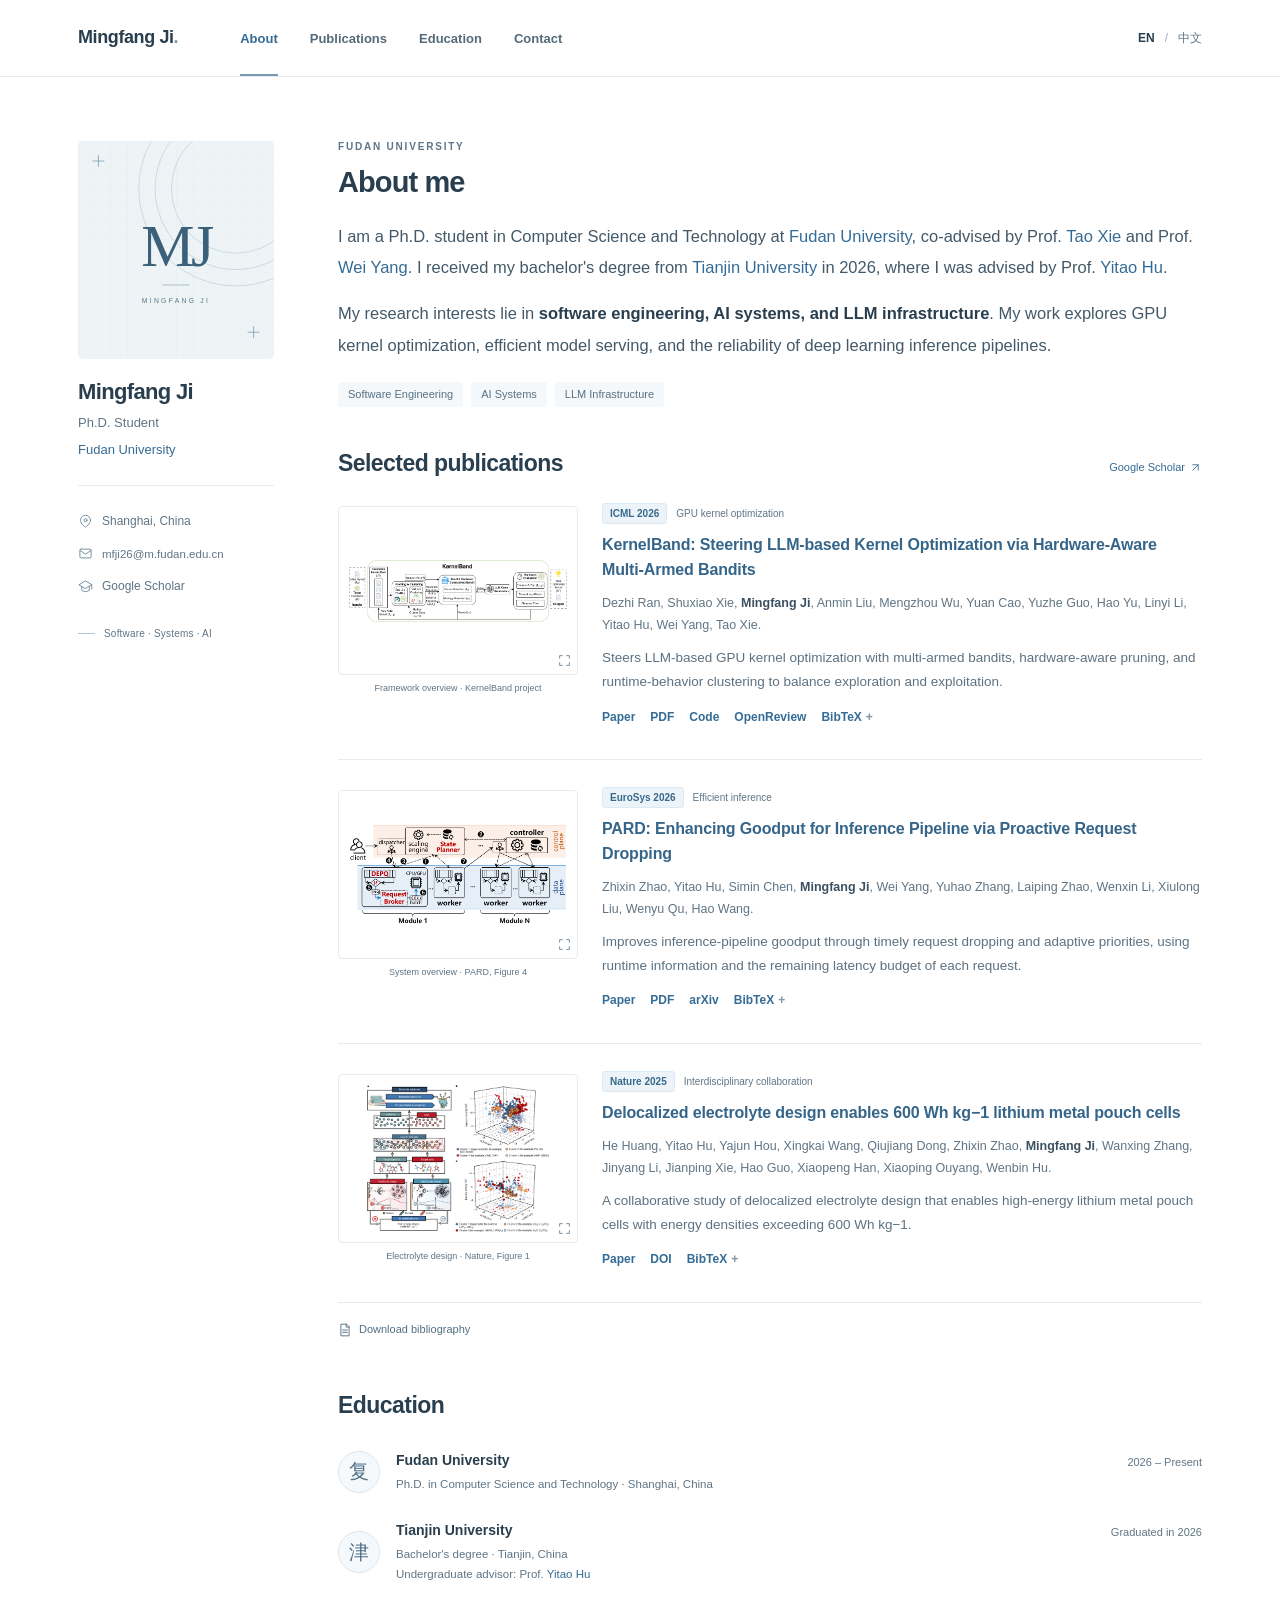
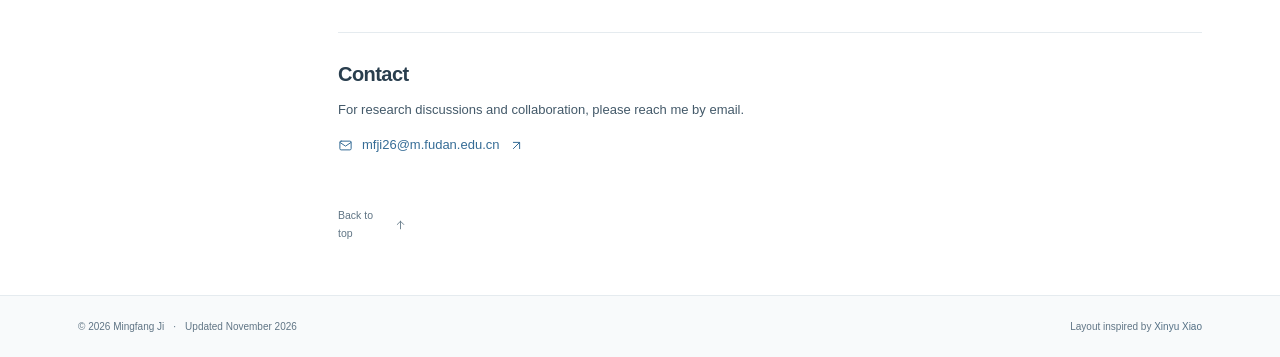
==== index.html @ d2b892b0 "Publish Mingfang Ji academic homepage" ====
<!doctype html>
<html lang="en">
<head>
  <meta charset="utf-8">
  <meta name="viewport" content="width=device-width, initial-scale=1">
  <title>Mingfang Ji | Fudan University</title>
  <meta name="description" content="Mingfang Ji, Ph.D. student at Fudan University. Research in software engineering, AI systems, and LLM infrastructure.">
  <meta name="theme-color" content="#ffffff">
  <meta property="og:title" content="Mingfang Ji | Fudan University">
  <meta property="og:description" content="Mingfang Ji, Ph.D. student at Fudan University. Research in software engineering, AI systems, and LLM infrastructure.">
  <meta property="og:type" content="profile">
  <link rel="alternate" hreflang="en" href="index.html">
  <link rel="alternate" hreflang="zh-CN" href="zh.html">
  <link rel="icon" href="assets/favicon.svg" type="image/svg+xml">
  <link rel="stylesheet" href="style.css">
  <script src="script.js" defer></script>
  <script type="application/ld+json">{"@context": "https://schema.org", "@type": "Person", "name": "Mingfang Ji", "affiliation": {"@type": "CollegeOrUniversity", "name": "Fudan University"}, "sameAs": ["https://scholar.google.com/citations?user=uJLwH_UAAAAJ&hl=en"], "knowsAbout": ["Software Engineering", "AI Systems", "LLM Infrastructure"]}</script>
</head>
<body id="top" data-copy-label="Copy citation" data-copied-label="Copied" data-copy-failed="Select the citation text and copy it manually.">
  <a class="skip-link" href="#content">Skip to content</a>
  <header class="masthead">
    <div class="masthead-inner">
      <a class="site-name" href="index.html">Mingfang Ji<span class="name-dot" aria-hidden="true">.</span></a>
      <nav aria-label="Main navigation"><a href="#about" data-nav>About</a><a href="#publications" data-nav>Publications</a><a href="#education" data-nav>Education</a><a href="#contact" data-nav>Contact</a></nav>
      <div class="languages" aria-label="Language">
        <a href="index.html" lang="en" hreflang="en" data-language aria-current="page">EN</a>
        <span aria-hidden="true">/</span>
        <a href="zh.html" lang="zh-CN" hreflang="zh-CN" data-language>中文</a>
      </div>
    </div>
  </header>

  <div class="page-layout">
    <aside class="sidebar" aria-label="Profile and links">
      <img class="portrait" src="assets/avatar.svg" alt="MJ, the initials of Mingfang Ji" width="216" height="240" fetchpriority="high">
      <div class="identity">
        <h1>Mingfang Ji</h1>
        
        <p class="role">Ph.D. Student</p>
        <a href="https://www.fudan.edu.cn/" class="affiliation" >Fudan University</a>
      </div>
      <ul class="profile-links">
        <li class="profile-location"><svg class="icon" viewBox="0 0 24 24" fill="none" stroke="currentColor" stroke-width="1.6" stroke-linecap="round" stroke-linejoin="round" aria-hidden="true"><path d="M20 10c0 6-8 11-8 11S4 16 4 10a8 8 0 1 1 16 0Z"/><circle cx="12" cy="10" r="2.5"/></svg><span>Shanghai, China</span></li>
        <li><a href="mailto:mfji26@m.fudan.edu.cn" class="profile-link email" ><svg class="icon" viewBox="0 0 24 24" fill="none" stroke="currentColor" stroke-width="1.6" stroke-linecap="round" stroke-linejoin="round" aria-hidden="true"><rect x="3" y="5" width="18" height="14" rx="2"/><path d="m3 7 9 6 9-6"/></svg><span>mfji26@m.fudan.edu.cn</span></a></li>
        <li><a href="https://scholar.google.com/citations?user=uJLwH_UAAAAJ&amp;hl=en" class="profile-link" ><svg class="icon" viewBox="0 0 24 24" fill="none" stroke="currentColor" stroke-width="1.6" stroke-linecap="round" stroke-linejoin="round" aria-hidden="true"><path d="m2 9 10-6 10 6-10 6Z"/><path d="M6 12v6c3 3 9 3 12 0v-6M22 9v7"/></svg><span>Google Scholar</span></a></li>
        
      </ul>
      <div class="sidebar-note"><span class="small-rule" aria-hidden="true"></span><span>Software · Systems · AI</span></div>
    </aside>

    <main id="content">
      <section id="about" class="about-section" aria-labelledby="about-title">
        <p class="eyebrow">Fudan University</p>
        <h2 id="about-title">About me</h2>
        <div class="introduction"><p>I am a Ph.D. student in Computer Science and Technology at <a href="https://www.fudan.edu.cn/">Fudan University</a>, co-advised by Prof. <a href="https://taoxiease.github.io/">Tao Xie</a> and Prof. <a href="https://youngwei.com/">Wei Yang</a>. I received my bachelor's degree from <a href="https://www.tju.edu.cn/">Tianjin University</a> in 2026, where I was advised by Prof. <a href="https://flashserve.org/">Yitao Hu</a>.</p>
<p>My research interests lie in <strong>software engineering, AI systems, and LLM infrastructure</strong>. My work explores GPU kernel optimization, efficient model serving, and the reliability of deep learning inference pipelines.</p></div>
        <ul class="interests" aria-label="Research interests"><li>Software Engineering</li><li>AI Systems</li><li>LLM Infrastructure</li></ul>
      </section>

      

      <section id="publications" class="publications-section" aria-labelledby="publications-title">
        <div class="section-heading"><h2 id="publications-title">Selected publications</h2><a href="https://scholar.google.com/citations?user=uJLwH_UAAAAJ&amp;hl=en" class="section-link" aria-label="All publications on Google Scholar">Google Scholar <svg class="icon" viewBox="0 0 24 24" fill="none" stroke="currentColor" stroke-width="1.6" stroke-linecap="round" stroke-linejoin="round" aria-hidden="true"><path d="M7 17 17 7M7 7h10v10"/></svg></a></div>
        <div class="publication-list">
        <article class="publication" id="kernelband" aria-labelledby="kernelband-title">
          <figure class="paper-figure">
            <a class="figure-link" href="assets/kernelband.png" data-image
               data-caption="KernelBand framework: hardware-aware pruning and runtime-behavior clustering guide multi-armed bandit search." data-source="https://github.com/TongmingLAIC/KernelBand"
               aria-label="Enlarge figure: KERNELBAND">
              <img src="assets/kernelband.png" alt="KernelBand framework: hardware-aware pruning and runtime-behavior clustering guide multi-armed bandit search." width="640" height="450" loading="lazy">
              <span class="expand-icon"><svg class="icon" viewBox="0 0 24 24" fill="none" stroke="currentColor" stroke-width="1.6" stroke-linecap="round" stroke-linejoin="round" aria-hidden="true"><path d="M8 3H3v5m13-5h5v5M3 16v5h5m13-5v5h-5"/></svg></span>
            </a>
            <figcaption><a href="https://github.com/TongmingLAIC/KernelBand">Framework overview · KernelBand project</a></figcaption>
          </figure>
          <div class="paper-content">
            <div class="paper-meta"><span class="venue">ICML 2026</span><span class="paper-topic">GPU kernel optimization</span></div>
            <h3 id="kernelband-title"><a href="https://proceedings.mlr.press/v306/ran26b.html">KernelBand: Steering LLM-based Kernel Optimization via Hardware-Aware Multi-Armed Bandits</a></h3>
            <p class="authors">Dezhi Ran, Shuxiao Xie, <strong>Mingfang Ji</strong>, Anmin Liu, Mengzhou Wu, Yuan Cao, Yuzhe Guo, Hao Yu, Linyi Li, Yitao Hu, Wei Yang, Tao Xie.</p>
            <p class="paper-summary">Steers LLM-based GPU kernel optimization with multi-armed bandits, hardware-aware pruning, and runtime-behavior clustering to balance exploration and exploitation.</p>
            <div class="paper-actions">
              <a href="https://proceedings.mlr.press/v306/ran26b.html" class="" >Paper</a><a href="https://raw.githubusercontent.com/mlresearch/v306/main/assets/ran26b/ran26b.pdf" class="" >PDF</a><a href="https://github.com/TongmingLAIC/KernelBand" class="" >Code</a><a href="https://openreview.net/forum?id=d8e2jBfMpE" class="" >OpenReview</a>
              <details class="citation">
                <summary>BibTeX</summary>
                <div class="citation-box">
                  <pre><code>@inproceedings{ran2026kernelband,
  title = {KernelBand: Steering LLM-based Kernel Optimization via Hardware-Aware Multi-Armed Bandits},
  author = {Dezhi Ran and Shuxiao Xie and Mingfang Ji and Anmin Liu and Mengzhou Wu and Yuan Cao and Yuzhe Guo and Hao Yu and Linyi Li and Yitao Hu and Wei Yang and Tao Xie},
  booktitle = {Proceedings of the 43rd International Conference on Machine Learning},
  series = {Proceedings of Machine Learning Research},
  volume = {306},
  pages = {103717--103738},
  publisher = {PMLR},
  year = {2026},
  url = {https://proceedings.mlr.press/v306/ran26b.html}
}</code></pre>
                  <button class="copy-citation" type="button" data-copy hidden>Copy citation</button>
                  <span class="copy-status" role="status"></span>
                </div>
              </details>
            </div>
          </div>
        </article>

        <article class="publication" id="pard" aria-labelledby="pard-title">
          <figure class="paper-figure">
            <a class="figure-link" href="assets/pard.png" data-image
               data-caption="PARD system overview: runtime information and adaptive request priority support proactive dropping in an inference pipeline." data-source="https://arxiv.org/html/2602.08747v1#S4.F4"
               aria-label="Enlarge figure: PARD">
              <img src="assets/pard.png" alt="PARD system overview: runtime information and adaptive request priority support proactive dropping in an inference pipeline." width="640" height="450" loading="lazy">
              <span class="expand-icon"><svg class="icon" viewBox="0 0 24 24" fill="none" stroke="currentColor" stroke-width="1.6" stroke-linecap="round" stroke-linejoin="round" aria-hidden="true"><path d="M8 3H3v5m13-5h5v5M3 16v5h5m13-5v5h-5"/></svg></span>
            </a>
            <figcaption><a href="https://arxiv.org/html/2602.08747v1#S4.F4">System overview · PARD, Figure 4</a></figcaption>
          </figure>
          <div class="paper-content">
            <div class="paper-meta"><span class="venue">EuroSys 2026</span><span class="paper-topic">Efficient inference</span></div>
            <h3 id="pard-title"><a href="https://doi.org/10.1145/3767295.3803581">PARD: Enhancing Goodput for Inference Pipeline via Proactive Request Dropping</a></h3>
            <p class="authors">Zhixin Zhao, Yitao Hu, Simin Chen, <strong>Mingfang Ji</strong>, Wei Yang, Yuhao Zhang, Laiping Zhao, Wenxin Li, Xiulong Liu, Wenyu Qu, Hao Wang.</p>
            <p class="paper-summary">Improves inference-pipeline goodput through timely request dropping and adaptive priorities, using runtime information and the remaining latency budget of each request.</p>
            <div class="paper-actions">
              <a href="https://doi.org/10.1145/3767295.3803581" class="" >Paper</a><a href="https://arxiv.org/pdf/2602.08747" class="" >PDF</a><a href="https://arxiv.org/abs/2602.08747" class="" >arXiv</a>
              <details class="citation">
                <summary>BibTeX</summary>
                <div class="citation-box">
                  <pre><code>@inproceedings{zhao2026pard,
  title = {PARD: Enhancing Goodput for Inference Pipeline via Proactive Request Dropping},
  author = {Zhixin Zhao and Yitao Hu and Simin Chen and Mingfang Ji and Wei Yang and Yuhao Zhang and Laiping Zhao and Wenxin Li and Xiulong Liu and Wenyu Qu and Hao Wang},
  booktitle = {Proceedings of the 21st European Conference on Computer Systems},
  pages = {423--438},
  year = {2026},
  doi = {10.1145/3767295.3803581},
  url = {https://doi.org/10.1145/3767295.3803581}
}</code></pre>
                  <button class="copy-citation" type="button" data-copy hidden>Copy citation</button>
                  <span class="copy-status" role="status"></span>
                </div>
              </details>
            </div>
          </div>
        </article>

        <article class="publication" id="nature-electrolyte" aria-labelledby="nature-electrolyte-title">
          <figure class="paper-figure">
            <a class="figure-link" href="assets/nature-electrolyte.png" data-image
               data-caption="Electrolyte design and solvation structures from the Nature study on high-energy lithium metal pouch cells." data-source="https://www.nature.com/articles/s41586-025-09382-4/figures/1"
               aria-label="Enlarge figure: NATURE-ELECTROLYTE">
              <img src="assets/nature-electrolyte.png" alt="Electrolyte design and solvation structures from the Nature study on high-energy lithium metal pouch cells." width="640" height="450" loading="lazy">
              <span class="expand-icon"><svg class="icon" viewBox="0 0 24 24" fill="none" stroke="currentColor" stroke-width="1.6" stroke-linecap="round" stroke-linejoin="round" aria-hidden="true"><path d="M8 3H3v5m13-5h5v5M3 16v5h5m13-5v5h-5"/></svg></span>
            </a>
            <figcaption><a href="https://www.nature.com/articles/s41586-025-09382-4/figures/1">Electrolyte design · Nature, Figure 1</a></figcaption>
          </figure>
          <div class="paper-content">
            <div class="paper-meta"><span class="venue">Nature 2025</span><span class="paper-topic">Interdisciplinary collaboration</span></div>
            <h3 id="nature-electrolyte-title"><a href="https://www.nature.com/articles/s41586-025-09382-4">Delocalized electrolyte design enables 600 Wh kg−1 lithium metal pouch cells</a></h3>
            <p class="authors">He Huang, Yitao Hu, Yajun Hou, Xingkai Wang, Qiujiang Dong, Zhixin Zhao, <strong>Mingfang Ji</strong>, Wanxing Zhang, Jinyang Li, Jianping Xie, Hao Guo, Xiaopeng Han, Xiaoping Ouyang, Wenbin Hu.</p>
            <p class="paper-summary">A collaborative study of delocalized electrolyte design that enables high-energy lithium metal pouch cells with energy densities exceeding 600 Wh kg−1.</p>
            <div class="paper-actions">
              <a href="https://www.nature.com/articles/s41586-025-09382-4" class="" >Paper</a><a href="https://doi.org/10.1038/s41586-025-09382-4" class="" >DOI</a>
              <details class="citation">
                <summary>BibTeX</summary>
                <div class="citation-box">
                  <pre><code>@article{huang2025delocalized,
  title = {Delocalized electrolyte design enables 600 Wh kg$^{-1}$ lithium metal pouch cells},
  author = {He Huang and Yitao Hu and Yajun Hou and Xingkai Wang and Qiujiang Dong and Zhixin Zhao and Mingfang Ji and Wanxing Zhang and Jinyang Li and Jianping Xie and Hao Guo and Xiaopeng Han and Xiaoping Ouyang and Wenbin Hu},
  journal = {Nature},
  volume = {644},
  number = {8077},
  pages = {660--667},
  year = {2025},
  doi = {10.1038/s41586-025-09382-4},
  url = {https://www.nature.com/articles/s41586-025-09382-4}
}</code></pre>
                  <button class="copy-citation" type="button" data-copy hidden>Copy citation</button>
                  <span class="copy-status" role="status"></span>
                </div>
              </details>
            </div>
          </div>
        </article></div>
        <a href="assets/publications.bib" class="bibliography-link" download><svg class="icon" viewBox="0 0 24 24" fill="none" stroke="currentColor" stroke-width="1.6" stroke-linecap="round" stroke-linejoin="round" aria-hidden="true"><path d="M14 2H5v20h14V7Zm0 0v5h5M8 12h8M8 16h8"/></svg>Download bibliography</a>
      </section>

      <section id="education" class="education-section" aria-labelledby="education-title">
        <h2 id="education-title">Education</h2>
        <ul class="education-list">
          <li>
            <span class="education-mark" aria-hidden="true">复</span>
            <div class="education-copy"><h3><a href="https://www.fudan.edu.cn/" class="" >Fudan University</a></h3><p>Ph.D. in Computer Science and Technology<span class="education-location"> · Shanghai, China</span></p></div>
            <span class="education-date">2026 – Present</span>
          </li>

          <li>
            <span class="education-mark" aria-hidden="true">津</span>
            <div class="education-copy"><h3><a href="https://www.tju.edu.cn/" class="" >Tianjin University</a></h3><p>Bachelor&#x27;s degree<span class="education-location"> · Tianjin, China</span></p><p class="education-advisor">Undergraduate advisor: Prof. <a href="https://flashserve.org/" class="" >Yitao Hu</a></p></div>
            <span class="education-date">Graduated in 2026</span>
          </li></ul>
      </section>
      
      <section id="contact" class="contact-section" aria-labelledby="contact-title">
        <h2 id="contact-title">Contact</h2>
        <p>For research discussions and collaboration, please reach me by email.</p>
        <a href="mailto:mfji26@m.fudan.edu.cn" class="contact-email" ><svg class="icon" viewBox="0 0 24 24" fill="none" stroke="currentColor" stroke-width="1.6" stroke-linecap="round" stroke-linejoin="round" aria-hidden="true"><rect x="3" y="5" width="18" height="14" rx="2"/><path d="m3 7 9 6 9-6"/></svg>mfji26@m.fudan.edu.cn<svg class="icon" viewBox="0 0 24 24" fill="none" stroke="currentColor" stroke-width="1.6" stroke-linecap="round" stroke-linejoin="round" aria-hidden="true"><path d="M7 17 17 7M7 7h10v10"/></svg></a>
      </section>
      <a class="back-top" href="#top">Back to top <svg class="icon" viewBox="0 0 24 24" fill="none" stroke="currentColor" stroke-width="1.6" stroke-linecap="round" stroke-linejoin="round" aria-hidden="true"><path d="m6 12 6-6 6 6M12 6v14"/></svg></a>
    </main>
  </div>

  <footer class="site-footer"><div><span>© 2026 Mingfang Ji<span class="footer-separator">·</span>Updated November 2026</span><span>Layout inspired by <a href="https://alex4210987.github.io/">Xinyu Xiao</a></span></div></footer>

  <dialog class="image-dialog" id="image-dialog" aria-label="Research figure">
    <button class="close-dialog" type="button" aria-label="Close image" autofocus><svg class="icon" viewBox="0 0 24 24" fill="none" stroke="currentColor" stroke-width="1.6" stroke-linecap="round" stroke-linejoin="round" aria-hidden="true"><path d="m6 6 12 12M6 18 18 6"/></svg></button>
    <img id="dialog-image" alt="">
    <div class="dialog-caption"><p id="dialog-caption"></p><a id="dialog-source" href="https://arxiv.org/">Figure source <svg class="icon" viewBox="0 0 24 24" fill="none" stroke="currentColor" stroke-width="1.6" stroke-linecap="round" stroke-linejoin="round" aria-hidden="true"><path d="M7 17 17 7M7 7h10v10"/></svg></a></div>
  </dialog>
</body>
</html>
---- style.css ----
/* Academic sidebar layout inspired by alex4210987.github.io.
   Original implementation for Mingfang Ji; no runtime dependencies. */
:root {
  --ink: #293e4e;
  --text: #435969;
  --muted: #607585;
  --blue: #356c96;
  --blue-dark: #234e70;
  --line: #e5ebef;
  --soft: #f5f8fa;
  --focus: #3678a7;
  --width: 1180px;
  color-scheme: light;
  font-family: -apple-system, BlinkMacSystemFont, "Segoe UI", "Noto Sans", "PingFang SC", "Microsoft YaHei", Arial, sans-serif;
  font-synthesis: none;
  text-rendering: optimizeLegibility;
}
* { box-sizing: border-box; }
html { scroll-behavior: smooth; scroll-padding-top: 108px; }
body { margin: 0; color: var(--text); background: #fff; font-size: 16px; line-height: 1.75; -webkit-text-size-adjust: 100%; }
a { color: var(--blue); text-decoration: none; text-underline-offset: 4px; }
a:hover { color: var(--blue-dark); text-decoration: underline; }
a:focus-visible, button:focus-visible, summary:focus-visible { outline: 2px solid var(--focus); outline-offset: 5px; border-radius: 2px; }
button, summary { -webkit-tap-highlight-color: transparent; }
button { font: inherit; cursor: pointer; }
button[hidden] { display: none; }
strong { color: var(--ink); font-weight: 650; }
img { max-width: 100%; }
h1, h2, h3 { color: var(--ink); }
h2 { margin: 0 0 21px; font-size: 23px; line-height: 1.35; font-weight: 650; letter-spacing: -.55px; }
p { margin: 0 0 15px; }
section { scroll-margin-top: 16px; }
.icon { width: 17px; height: 17px; flex: 0 0 17px; vertical-align: -.15em; }
.masthead { position: sticky; top: 0; z-index: 20; background: rgb(255 255 255 / 97%); border-bottom: 1px solid var(--line); }
.masthead-inner { max-width: var(--width); min-height: 76px; margin: auto; padding: 0 28px; display: flex; align-items: center; gap: 62px; }
.site-name { color: var(--ink); font-size: 18px; letter-spacing: -.4px; font-weight: 700; white-space: nowrap; }
.site-name:hover { text-decoration: none; }
.name-dot { color: #7098b5; }
.masthead nav { display: flex; align-items: center; gap: 32px; }
.masthead nav a { position: relative; color: #556b7a; font-size: 13px; font-weight: 600; padding: 27px 0 25px; }
.masthead nav a:hover { color: var(--blue); text-decoration: none; }
.masthead nav a[aria-current="location"] { color: var(--blue); }
.masthead nav a[aria-current="location"]::after { content: ""; position: absolute; left: 0; right: 0; bottom: -1px; height: 2px; background: #779bb5; }
.languages { display: flex; align-items: center; gap: 10px; margin-left: auto; white-space: nowrap; font-size: 12px; }
.languages span { color: #a2b1bb; }
.languages a { color: var(--muted); padding: 8px 0; }
.languages a[aria-current="page"] { color: var(--ink); font-weight: 700; }
.page-layout { display: grid; grid-template-columns: 196px minmax(0, 1fr); gap: 64px; max-width: var(--width); margin: auto; padding: 64px 28px 52px; }
.sidebar { position: sticky; top: 116px; align-self: start; min-width: 0; }
.portrait { display: block; width: 196px; height: 218px; object-fit: cover; border-radius: 5px; background: #edf3f6; }
.identity { margin-top: 18px; }
.identity h1 { margin: 0 0 4px; font-size: 22px; letter-spacing: -.65px; line-height: 1.4; font-weight: 680; }
.alternate-name { margin-bottom: 7px; font-size: 13px; color: var(--muted); }
.role { margin: 0; font-size: 13px; color: var(--muted); }
.affiliation { font-size: 13px; }
.profile-links { list-style: none; padding: 17px 0 0; margin: 22px 0 0; border-top: 1px solid var(--line); }
.profile-links li { margin: 4px 0; font-size: 12px; }
.profile-link, .profile-location { display: flex; gap: 9px; align-items: center; padding: 4px 0; color: var(--muted); }
.profile-link .icon, .profile-location .icon { width: 15px; height: 15px; flex-basis: 15px; color: #7991a2; }
.email { font-size: 11.5px; }
.email span { overflow-wrap: anywhere; }
.sidebar-note { display: flex; align-items: center; gap: 9px; margin-top: 24px; color: #607585; font-size: 10px; letter-spacing: .2px; }
.small-rule { width: 17px; height: 1px; background: #b6c7d2; }
main { min-width: 0; }
.eyebrow { margin: -3px 0 7px; color: #607585; text-transform: uppercase; font-size: 10px; font-weight: 650; letter-spacing: 1.8px; }
.about-section h2 { font-size: 29px; margin-bottom: 19px; letter-spacing: -.9px; }
.introduction { font-size: 16.5px; line-height: 1.9; }
.introduction p { margin-bottom: 15px; }
.interests { list-style: none; display: flex; flex-wrap: wrap; gap: 8px; padding: 0; margin: 21px 0 0; }
.interests li { padding: 3px 10px; border-radius: 3px; background: var(--soft); color: #587185; font-size: 11px; font-weight: 500; }
.news-section { margin-top: 35px; padding-top: 27px; border-top: 1px solid var(--line); }
.news-section h2 { font-size: 19px; margin-bottom: 12px; }
.news-list { list-style: none; padding: 0; margin: 0; }
.news-list li { display: grid; grid-template-columns: 66px minmax(0, 1fr); gap: 16px; padding: 5px 0; font-size: 13px; line-height: 1.75; }
.news-list time { color: var(--muted); font-size: 11.5px; font-variant-numeric: tabular-nums; padding-top: 1px; }
.publications-section { margin-top: 41px; }
.section-heading { display: flex; align-items: baseline; justify-content: space-between; gap: 20px; margin-bottom: 24px; }
.section-heading h2 { margin: 0; }
.section-link { display: inline-flex; align-items: center; gap: 4px; white-space: nowrap; font-size: 11px; }
.section-link .icon { width: 13px; height: 13px; flex-basis: 13px; }
.publication { display: grid; grid-template-columns: 240px minmax(0, 1fr); gap: 24px; padding: 0 0 29px; margin: 0 0 27px; border-bottom: 1px solid var(--line); }
.publication:last-child { margin-bottom: 15px; }
.paper-figure { margin: 0; min-width: 0; padding-top: 3px; }
.figure-link { display: flex; position: relative; align-items: center; justify-content: center; width: 100%; aspect-ratio: 1.42; padding: 10px; border: 1px solid var(--line); border-radius: 4px; background: #fff; overflow: hidden; transition: border-color .2s, box-shadow .2s; }
.figure-link:hover { border-color: #aec4d3; box-shadow: 0 4px 16px rgb(42 73 94 / 6%); }
.figure-link img { width: 100%; height: 100%; object-fit: contain; display: block; }
.expand-icon { position: absolute; right: 5px; bottom: 4px; display: inline-flex; padding: 3px; border-radius: 2px; background: rgb(255 255 255 / 94%); color: #648096; }
.expand-icon .icon { width: 13px; height: 13px; }
.paper-figure figcaption { margin-top: 7px; font-size: 9px; line-height: 1.5; text-align: center; }
.paper-figure figcaption a { color: #607585; }
.paper-content { min-width: 0; }
.paper-meta { display: flex; flex-wrap: wrap; gap: 5px 9px; align-items: center; margin: 0 0 9px; line-height: 1.5; }
.venue { color: #38698b; background: #edf4f9; padding: 2px 7px; border: 1px solid #dde9f2; border-radius: 3px; font-size: 10px; font-weight: 700; white-space: nowrap; }
.venue.preprint { color: #667784; background: #f2f5f7; border-color: #e3e9ed; }
.paper-topic { color: #607585; font-size: 10px; }
.status-label { color: #607585; font-size: 10px; }
.paper-content h3 { font-size: 16px; line-height: 1.55; margin: 0 0 9px; letter-spacing: -.15px; font-weight: 650; }
.paper-content h3 a { color: #36658a; }
.authors { font-size: 12.5px; line-height: 1.8; color: #607585; margin-bottom: 9px; }
.authors strong { color: #3b5162; font-weight: 700; }
.paper-summary { font-size: 13.5px; line-height: 1.8; margin-bottom: 10px; color: #5d7180; }
.paper-actions { display: flex; gap: 6px 15px; flex-wrap: wrap; align-items: baseline; font-size: 12px; line-height: 1.8; }
.paper-actions > a { padding: 2px 0; font-weight: 550; }
.citation summary { cursor: pointer; color: var(--blue); padding: 2px 0; list-style: none; font-weight: 550; }
.citation summary::-webkit-details-marker { display: none; }
.citation summary::after { content: "+"; margin-left: 4px; color: #8296a3; }
.citation[open] { flex-basis: 100%; min-width: 0; }
.citation[open] summary::after { content: "−"; }
.citation-box { border: 1px solid var(--line); border-radius: 4px; padding: 12px; margin: 6px 0 1px; background: var(--soft); }
.citation-box pre { white-space: pre-wrap; overflow-wrap: anywhere; font-size: 10px; line-height: 1.7; margin: 0; }
.copy-citation { margin-top: 10px; padding: 4px 9px; border: 1px solid #cddbe5; border-radius: 3px; background: #fff; color: var(--blue); font-size: 10px; }
.copy-status { color: var(--muted); font-size: 10px; margin-left: 8px; }
.bibliography-link { display: inline-flex; align-items: center; gap: 7px; font-size: 11px; color: #536f84; }
.bibliography-link .icon { width: 14px; height: 14px; flex-basis: 14px; }
.education-section { margin-top: 44px; }
.education-list { list-style: none; margin: 0; padding: 0; }
.education-list li { display: flex; gap: 16px; align-items: center; padding: 8px 0 18px; }
.education-mark { display: flex; align-items: center; justify-content: center; width: 42px; height: 42px; flex: 0 0 42px; border-radius: 50%; border: 1px solid #dce6ec; background: #f6f9fb; color: #516f85; font-size: 20px; font-family: "Songti SC", "Noto Serif CJK SC", SimSun, serif; }
.education-copy h3 { font-size: 14px; margin: 0 0 3px; line-height: 1.5; font-weight: 650; }
.education-copy h3 a { color: var(--ink); }
.education-copy p { font-size: 11.5px; margin: 0; color: var(--muted); }
.education-location { color: #607585; }
.education-date { margin-left: auto; align-self: flex-start; padding-top: 3px; white-space: nowrap; color: #607585; font-size: 11px; }
.contact-section { margin-top: 30px; padding-top: 28px; border-top: 1px solid var(--line); }
.contact-section h2 { font-size: 20px; margin-bottom: 11px; }
.contact-section p { font-size: 13px; margin-bottom: 12px; }
.contact-email { display: inline-flex; gap: 9px; align-items: center; font-size: 13px; }
.contact-email .icon { width: 15px; height: 15px; flex-basis: 15px; }
.back-top { display: flex; align-items: center; gap: 5px; width: fit-content; margin-top: 44px; font-size: 10.5px; color: #607585; }
.back-top .icon { width: 13px; height: 13px; }
.site-footer { border-top: 1px solid var(--line); background: #f8fafb; }
.site-footer > div { max-width: var(--width); margin: auto; padding: 22px 28px; display: flex; justify-content: space-between; gap: 12px 30px; color: #607585; font-size: 10px; }
.site-footer a { color: #536f84; }
.footer-separator { padding: 0 9px; }
.skip-link { position: fixed; top: -100px; left: 15px; z-index: 100; padding: 8px 16px; color: var(--ink); background: #fff; border: 1px solid var(--line); }
.skip-link:focus { top: 10px; }
.image-dialog { width: max-content; max-width: min(94vw, 1180px); max-height: 93vh; padding: 42px 24px 18px; border: 0; border-radius: 7px; color: var(--text); background: #fff; box-shadow: 0 20px 90px rgb(0 0 0 / 20%); overflow: auto; }
.image-dialog::backdrop { background: rgb(22 35 46 / 76%); }
.image-dialog > img { display: block; width: auto; height: auto; max-width: 100%; max-height: 72vh; margin: auto; object-fit: contain; }
.close-dialog { position: absolute; top: 5px; right: 5px; display: flex; justify-content: center; align-items: center; width: 36px; height: 36px; border: 0; border-radius: 4px; background: #fff; color: var(--muted); }
.close-dialog:hover { background: var(--soft); }
.dialog-caption { margin-top: 14px; text-align: center; font-size: 12px; }
.dialog-caption p { margin: 0 0 3px; }
.dialog-caption a { font-size: 11px; }
.dialog-caption .icon { width: 12px; height: 12px; }
body.dialog-open { overflow: hidden; }
html[lang="zh-CN"] .introduction { line-height: 2; }
html[lang="zh-CN"] .paper-summary { line-height: 1.9; }

@media (min-width: 1400px) {
  :root { --width: 1236px; }
  .page-layout { grid-template-columns: 208px minmax(0, 1fr); gap: 70px; }
  .portrait { width: 208px; height: 231px; }
  .publication { grid-template-columns: 250px minmax(0, 1fr); gap: 27px; }
}
@media (max-width: 1050px) {
  .masthead-inner { gap: 34px; }
  .masthead nav { gap: 25px; }
  .page-layout { grid-template-columns: 174px minmax(0, 1fr); gap: 38px; padding-top: 48px; }
  .portrait { width: 174px; height: 194px; }
  .publication { grid-template-columns: 195px minmax(0, 1fr); gap: 20px; }
  .education-location { display: none; }
}
@media (max-width: 820px) {
  .masthead-inner { padding: 0 24px; gap: 26px; }
  .masthead nav { gap: 20px; }
  .masthead nav a { font-size: 12px; }
  .page-layout { grid-template-columns: 150px minmax(0, 1fr); gap: 30px; padding: 38px 24px 44px; }
  .portrait { width: 150px; height: 167px; }
  .identity h1 { font-size: 20px; }
  .sidebar-note { font-size: 8px; }
  .publication { grid-template-columns: 1fr; gap: 14px; }
  .paper-figure { max-width: 270px; }
  .figure-link { aspect-ratio: 1.65; }
}
@media (max-width: 640px) {
  html { scroll-padding-top: 112px; }
  body { font-size: 15px; }
  h2 { font-size: 22px; }
  .masthead-inner { flex-wrap: wrap; gap: 0; min-height: 92px; padding: 10px 22px 0; }
  .site-name { font-size: 17px; order: 0; }
  .languages { order: 1; font-size: 11px; gap: 9px; }
  .masthead nav { order: 2; width: 100%; justify-content: space-between; gap: 15px; }
  .masthead nav a { padding: 8px 0 11px; font-size: 11px; }
  .page-layout { display: block; padding: 30px 22px 38px; }
  .sidebar { position: static; display: grid; grid-template-columns: 88px minmax(0, 1fr); gap: 14px 19px; align-items: center; margin-bottom: 33px; }
  .portrait { width: 88px; height: 98px; border-radius: 4px; }
  .identity { margin: 0; }
  .identity h1 { font-size: 22px; margin-bottom: 3px; }
  .alternate-name { font-size: 12px; margin-bottom: 3px; }
  .role, .affiliation { font-size: 12px; }
  .profile-links { grid-column: 1 / -1; display: flex; flex-wrap: wrap; column-gap: 21px; row-gap: 2px; margin: 0; padding-top: 10px; }
  .profile-links li { margin: 0; font-size: 11px; }
  .profile-links .profile-location { display: none; }
  .profile-link { gap: 7px; padding: 5px 0; }
  .email { font-size: 11px; }
  .sidebar-note { display: none; }
  .eyebrow { font-size: 9px; letter-spacing: 1.5px; margin-bottom: 7px; }
  .about-section h2 { font-size: 27px; margin-bottom: 15px; }
  .introduction { font-size: 14px; line-height: 1.9; }
  .interests { margin-top: 18px; gap: 6px; }
  .interests li { font-size: 10px; padding: 3px 8px; }
  .news-section { margin-top: 27px; padding-top: 24px; }
  .news-list li { grid-template-columns: 55px minmax(0, 1fr); gap: 13px; font-size: 12px; padding: 6px 0; }
  .news-list time { font-size: 10.5px; }
  .publications-section { margin-top: 32px; }
  .section-heading { flex-wrap: wrap; gap: 7px 15px; margin-bottom: 21px; }
  .section-link { font-size: 10px; }
  .publication { gap: 17px; margin-bottom: 24px; padding-bottom: 25px; }
  .paper-figure { max-width: none; }
  .figure-link { aspect-ratio: 1.7; padding: 13px; }
  .paper-figure figcaption { font-size: 9px; }
  .paper-content h3 { font-size: 16px; line-height: 1.55; }
  .authors { font-size: 12px; }
  .paper-summary { font-size: 13px; }
  .paper-actions { font-size: 12px; gap: 6px 20px; }
  .paper-actions > a, .citation summary { padding: 4px 0; }
  .paper-meta { margin-bottom: 9px; }
  .venue, .paper-topic, .status-label { font-size: 10px; }
  .education-section { margin-top: 36px; }
  .education-list li { flex-wrap: wrap; column-gap: 13px; row-gap: 3px; padding-bottom: 21px; }
  .education-mark { width: 37px; height: 37px; flex-basis: 37px; font-size: 18px; }
  .education-copy { flex: 1 1 calc(100% - 60px); }
  .education-date { margin: 0 0 0 50px; padding: 0; font-size: 10px; }
  .education-copy h3 { font-size: 14px; }
  .education-copy p { font-size: 12px; }
  .education-location { display: inline; }
  .contact-section { margin-top: 20px; }
  .contact-section p { font-size: 12px; }
  .contact-email { font-size: 12px; }
  .back-top { margin-top: 31px; }
  .site-footer > div { flex-direction: column; gap: 7px; padding: 19px 22px; font-size: 9px; }
  .image-dialog { max-width: 96vw; padding: 42px 12px 14px; }
  .dialog-caption { font-size: 11px; }
}
@media (prefers-reduced-motion: reduce) {
  html { scroll-behavior: auto; }
  *, *::before, *::after { transition: none !important; }
}
@media print {
  .masthead, .back-top, .image-dialog, .expand-icon, .copy-citation, .sidebar-note, .site-footer, .bibliography-link { display: none; }
  body { font-size: 11pt; color: #222; }
  .page-layout { display: block; padding: 0; max-width: none; }
  .sidebar { position: static; display: block; margin-bottom: 25px; }
  .portrait { display: none; }
  .identity { margin: 0; }
  .profile-links { display: flex; flex-wrap: wrap; gap: 15px; margin-top: 8px; border: 0; padding: 0; }
  .publication { break-inside: avoid; grid-template-columns: 160px minmax(0, 1fr); }
  .paper-figure { max-width: none; }
  .education-list li { break-inside: avoid; }
  .citation:not([open]) { display: none; }
  a { color: #254f6e; }
  .about-section .eyebrow { display: none; }
}
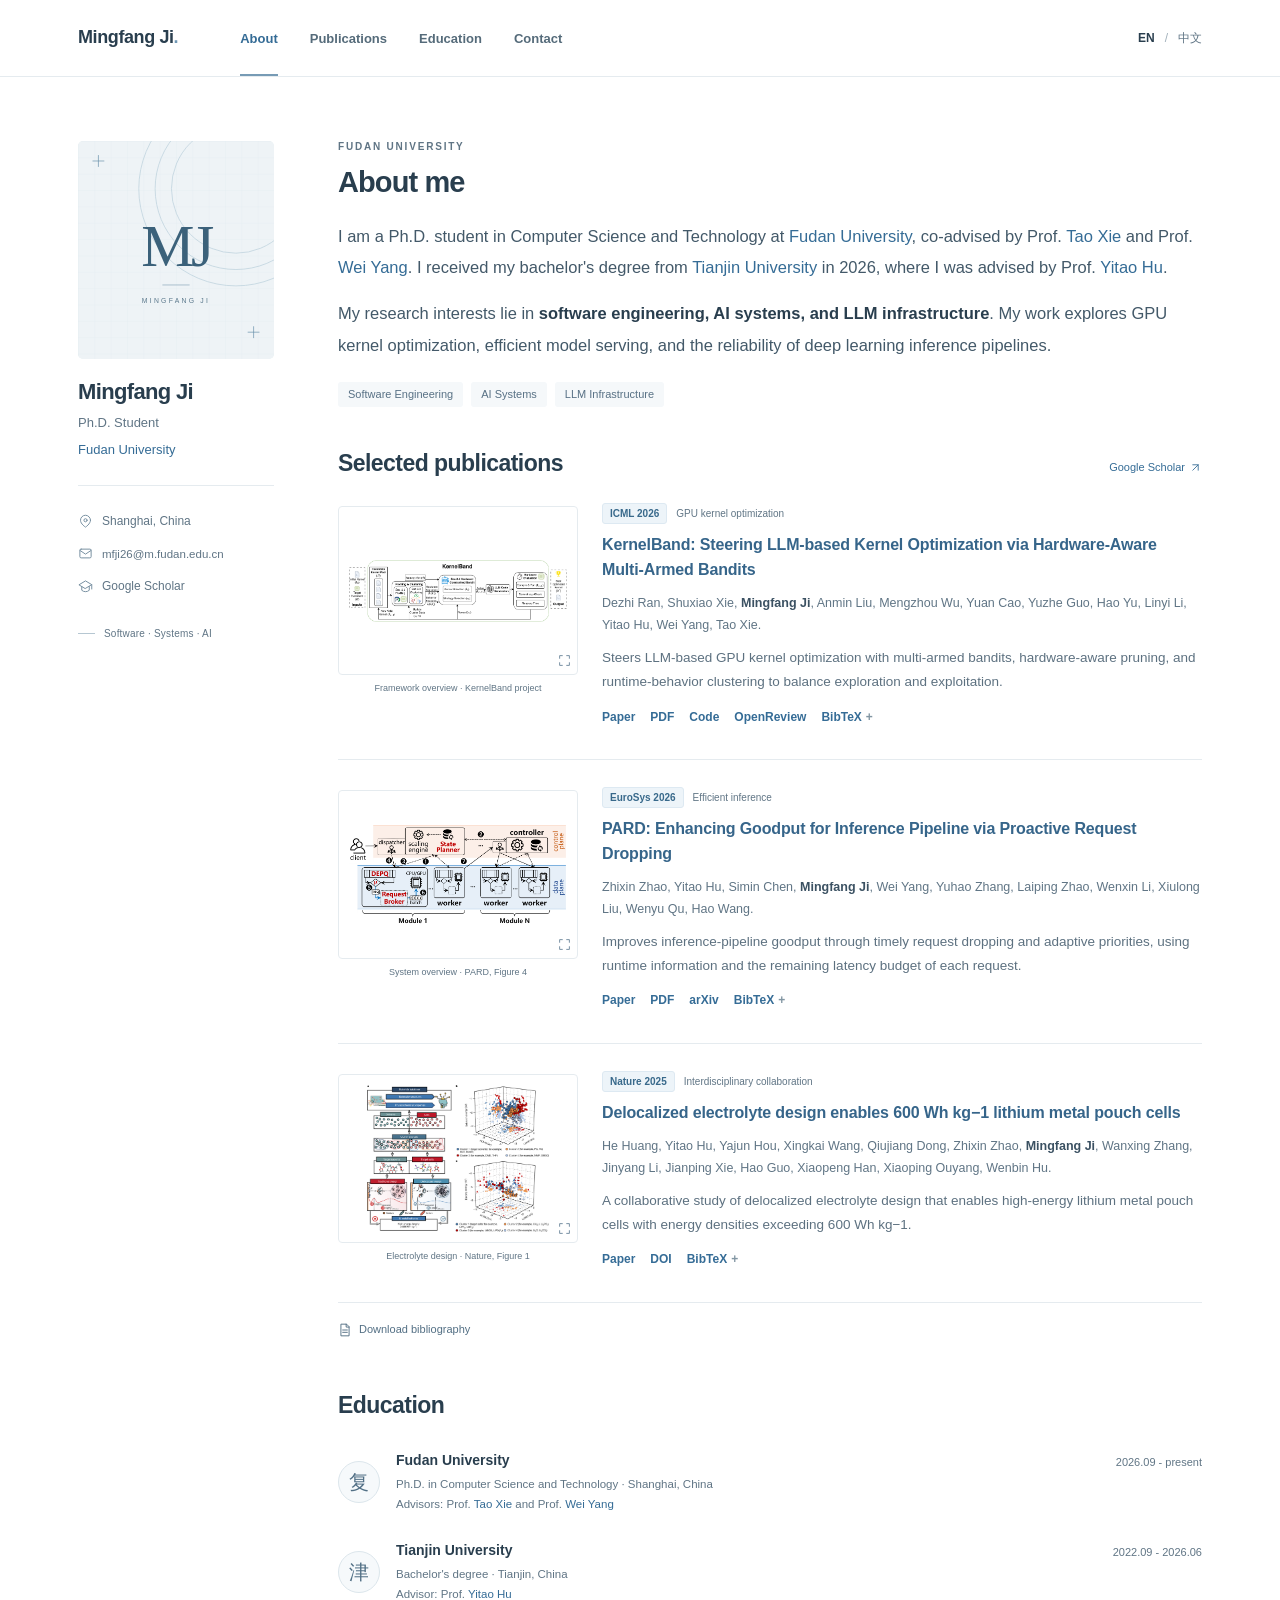
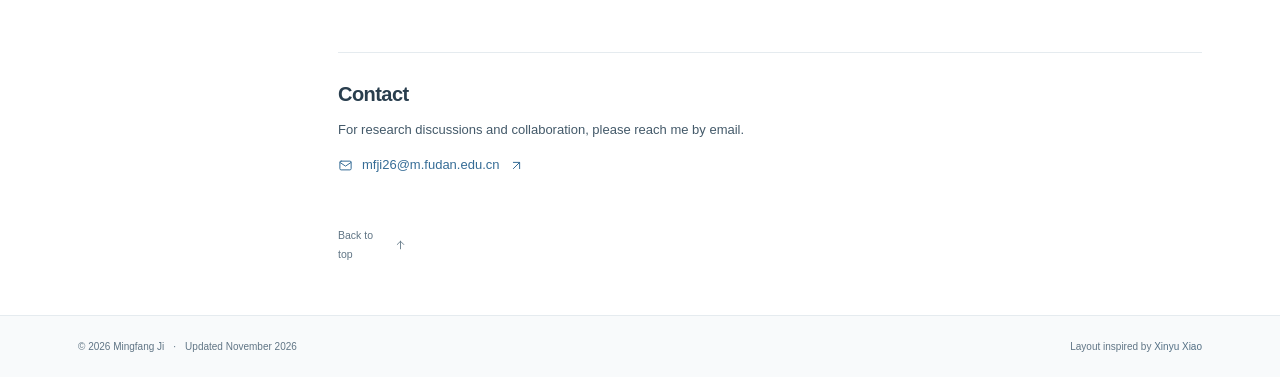
==== commit 8f685880: "Add education advisors and month-level dates" ====
--- a/index.html
+++ b/index.html
@@ -184,14 +184,14 @@
         <ul class="education-list">
           <li>
             <span class="education-mark" aria-hidden="true">复</span>
-            <div class="education-copy"><h3><a href="https://www.fudan.edu.cn/" class="" >Fudan University</a></h3><p>Ph.D. in Computer Science and Technology<span class="education-location"> · Shanghai, China</span></p></div>
-            <span class="education-date">2026 – Present</span>
+            <div class="education-copy"><h3><a href="https://www.fudan.edu.cn/" class="" >Fudan University</a></h3><p>Ph.D. in Computer Science and Technology<span class="education-location"> · Shanghai, China</span></p><p class="education-advisor">Advisors: Prof. <a href="https://taoxiease.github.io/" class="" >Tao Xie</a> and Prof. <a href="https://youngwei.com/" class="" >Wei Yang</a></p></div>
+            <span class="education-date">2026.09 - present</span>
           </li>
 
           <li>
             <span class="education-mark" aria-hidden="true">津</span>
-            <div class="education-copy"><h3><a href="https://www.tju.edu.cn/" class="" >Tianjin University</a></h3><p>Bachelor&#x27;s degree<span class="education-location"> · Tianjin, China</span></p><p class="education-advisor">Undergraduate advisor: Prof. <a href="https://flashserve.org/" class="" >Yitao Hu</a></p></div>
-            <span class="education-date">Graduated in 2026</span>
+            <div class="education-copy"><h3><a href="https://www.tju.edu.cn/" class="" >Tianjin University</a></h3><p>Bachelor&#x27;s degree<span class="education-location"> · Tianjin, China</span></p><p class="education-advisor">Advisor: Prof. <a href="https://flashserve.org/" class="" >Yitao Hu</a></p></div>
+            <span class="education-date">2022.09 - 2026.06</span>
           </li></ul>
       </section>
       
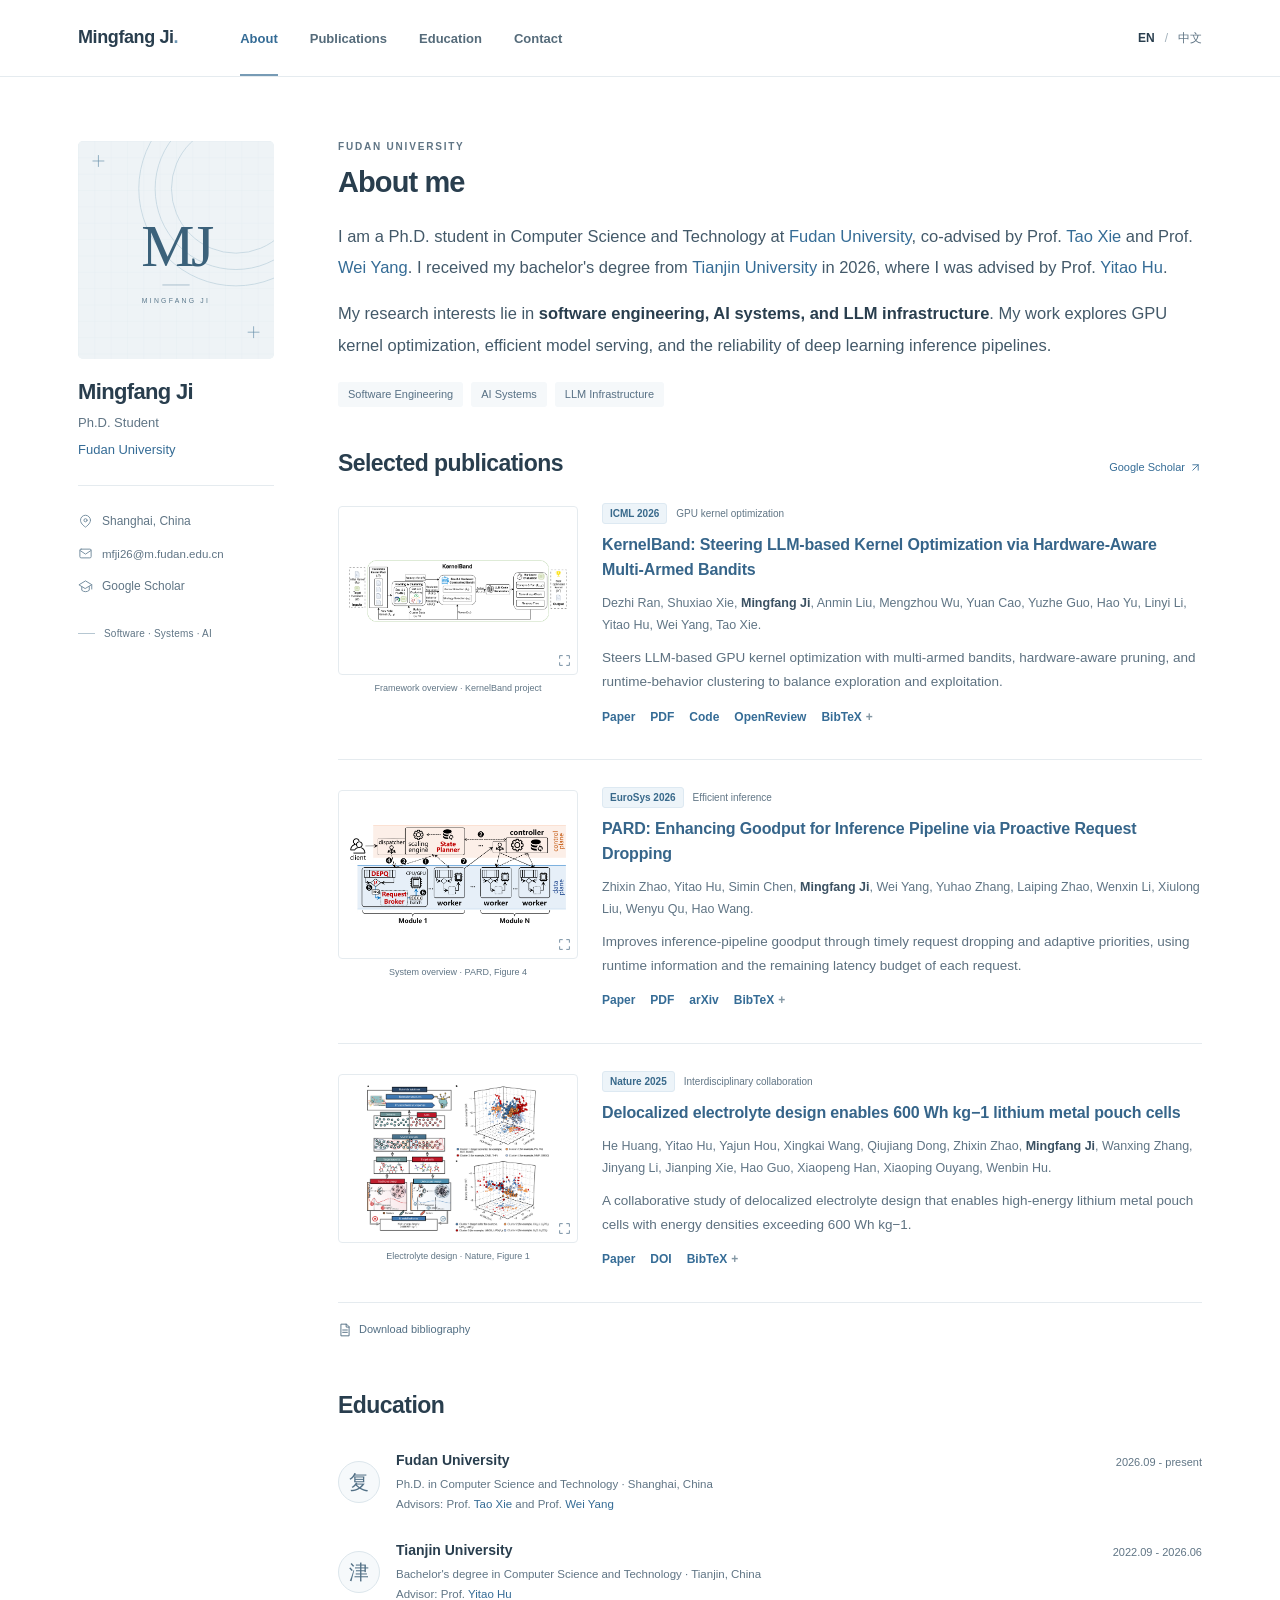
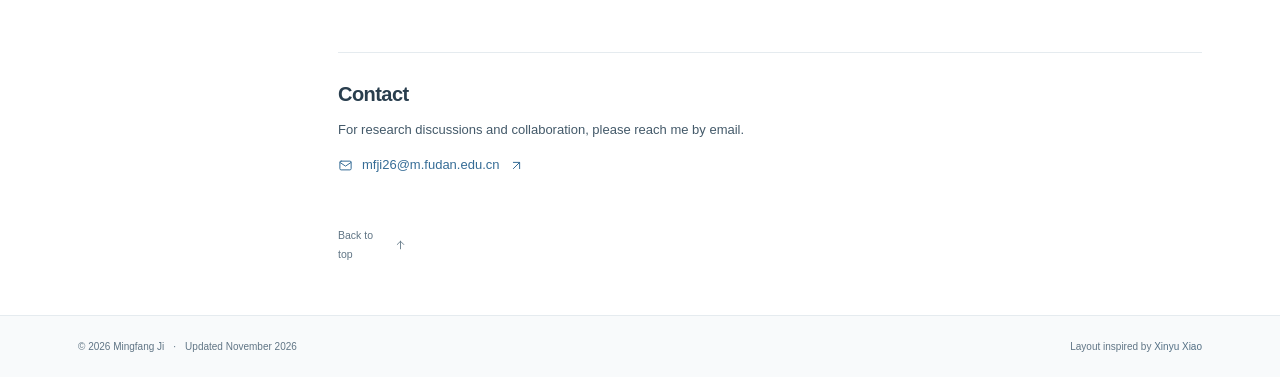
==== commit f79752ab: "Specify the undergraduate major at Tianjin University" ====
--- a/index.html
+++ b/index.html
@@ -190,7 +190,7 @@
 
           <li>
             <span class="education-mark" aria-hidden="true">津</span>
-            <div class="education-copy"><h3><a href="https://www.tju.edu.cn/" class="" >Tianjin University</a></h3><p>Bachelor&#x27;s degree<span class="education-location"> · Tianjin, China</span></p><p class="education-advisor">Advisor: Prof. <a href="https://flashserve.org/" class="" >Yitao Hu</a></p></div>
+            <div class="education-copy"><h3><a href="https://www.tju.edu.cn/" class="" >Tianjin University</a></h3><p>Bachelor&#x27;s degree in Computer Science and Technology<span class="education-location"> · Tianjin, China</span></p><p class="education-advisor">Advisor: Prof. <a href="https://flashserve.org/" class="" >Yitao Hu</a></p></div>
             <span class="education-date">2022.09 - 2026.06</span>
           </li></ul>
       </section>
